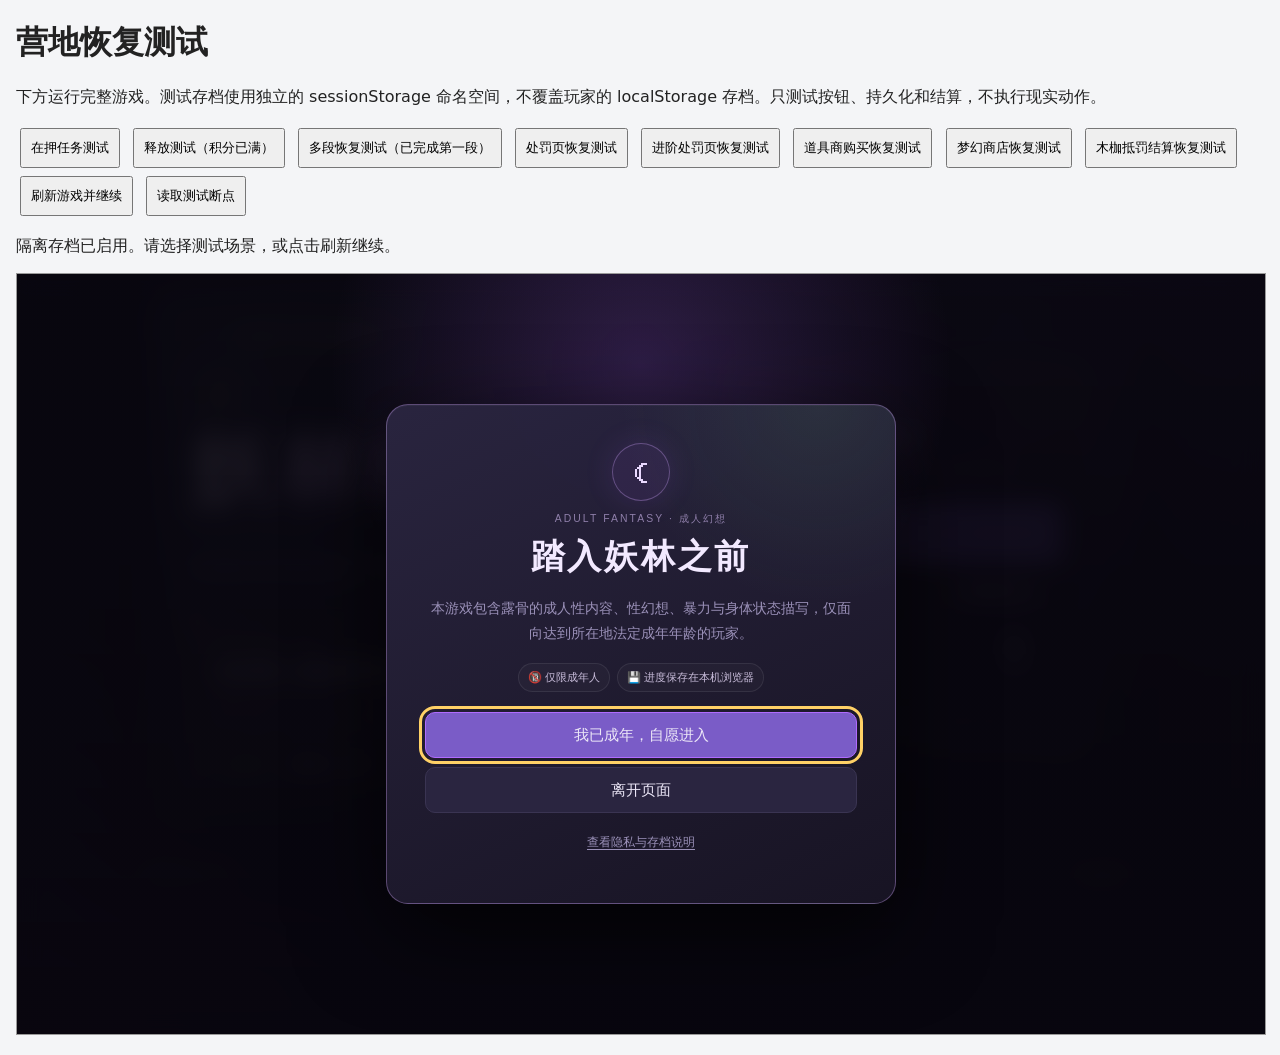
==== tests/recovery-browser.html @ be39ec26 "fix: preserve camp task and shop recovery in v0.5.8" ====
<!doctype html>
<html lang="zh-CN">
<meta charset="utf-8">
<title>营地恢复测试（隔离存档）</title>
<style>body{font:16px system-ui;margin:16px;background:#f4f5f7;color:#222}button{margin:4px;padding:9px}iframe{width:100%;height:760px;border:1px solid #999}pre{white-space:pre-wrap}</style>
<h1>营地恢复测试</h1>
<p>下方运行完整游戏。测试存档使用独立的 sessionStorage 命名空间，不覆盖玩家的 localStorage 存档。只测试按钮、持久化和结算，不执行现实动作。</p>
<button data-case="prison">在押任务测试</button>
<button data-case="release">释放测试（积分已满）</button>
<button data-case="segments">多段恢复测试（已完成第一段）</button>
<button data-case="punishment">处罚页恢复测试</button>
<button data-case="advanced">进阶处罚页恢复测试</button>
<button data-case="shop">道具商购买恢复测试</button>
<button data-case="dream">梦幻商店恢复测试</button>
<button data-case="pillory-fine">木枷抵罚结算恢复测试</button>
<button id="reload">刷新游戏并继续</button>
<button id="inspect">读取测试断点</button>
<pre id="report">正在加载完整游戏…</pre>
<iframe id="game" src="../index.html"></iframe>
<script>
const frame = document.getElementById('game')
const report = document.getElementById('report')
const prefix = 'camp-recovery-fixture:'
const isolatedStorage = {
  getItem: key => sessionStorage.getItem(prefix + key),
  setItem: (key, value) => sessionStorage.setItem(prefix + key, value),
  removeItem: key => sessionStorage.removeItem(prefix + key),
}
function inspect () {
  const state = frame.contentWindow.State.get()
  report.textContent = JSON.stringify(state ? {
    phase: state.phase, inPrison: state._inPrison, points: state._prisonPoints,
    pending: state._prisonPending, shop: state._activeShopRaw,
  } : { ready: true }, null, 2)
}
frame.addEventListener('load', () => {
  Object.defineProperty(frame.contentWindow, 'localStorage', { configurable: true, value: isolatedStorage })
  report.textContent = '隔离存档已启用。请选择测试场景，或点击刷新继续。'
})
document.querySelectorAll('[data-case]').forEach(button => button.onclick = () => {
  const w = frame.contentWindow
  const state = w.State.init('normal')
  state.playerName = '恢复测试'
  state.gender = 'male'
  state.phase = 'camp'
  state.position = { x: 13, y: 9 }
  state._wrongCommissionStage = 1
  state._inPrison = true
  state._prisonCharge = '测试'
  state._prisonChastity = false
  state._prisonPoints = button.dataset.case === 'release' ? 300 : 0
  if (button.dataset.case === 'prison') state._prisonPending = { mode: 'task', tier: 'basic', roll: 2, stepIndex: 0 }
  if (button.dataset.case === 'segments') {
    state._prisonPoints = 300
    state._prisonEscapePenalty = 100
    state._prisonPending = { mode: 'task', tier: 'adv', roll: 2, stepIndex: 1, restPending: false }
  }
  if (button.dataset.case === 'punishment') state._prisonPending = { mode: 'punishment', roll: 0 }
  if (button.dataset.case === 'advanced') state._prisonPending = { mode: 'adv-punishment', roll: 0 }
  if (['shop', 'dream'].includes(button.dataset.case)) {
    state._inPrison = false
    state.phase = 'shop'
    state.gold = 1000
    state._shopReturnToCamp = true
    state._activeShopRaw = button.dataset.case === 'dream' ? 'dream' : '道具商'
    state._dreamShopCategory = 'tools'
  }
  if (button.dataset.case === 'pillory-fine') {
    state._inPrison = false
    state._pillory = { source: 'fine', stage: 'settle', poseId: 'classic', duration: 30, reward: 0, event: null, results: [] }
    state._campReturnPos = { x: 12, y: 9 }
  }
  w.State.save()
  frame.src = '../index.html'
})
document.getElementById('reload').onclick = () => { frame.src = '../index.html' }
document.getElementById('inspect').onclick = inspect
</script>
</html>
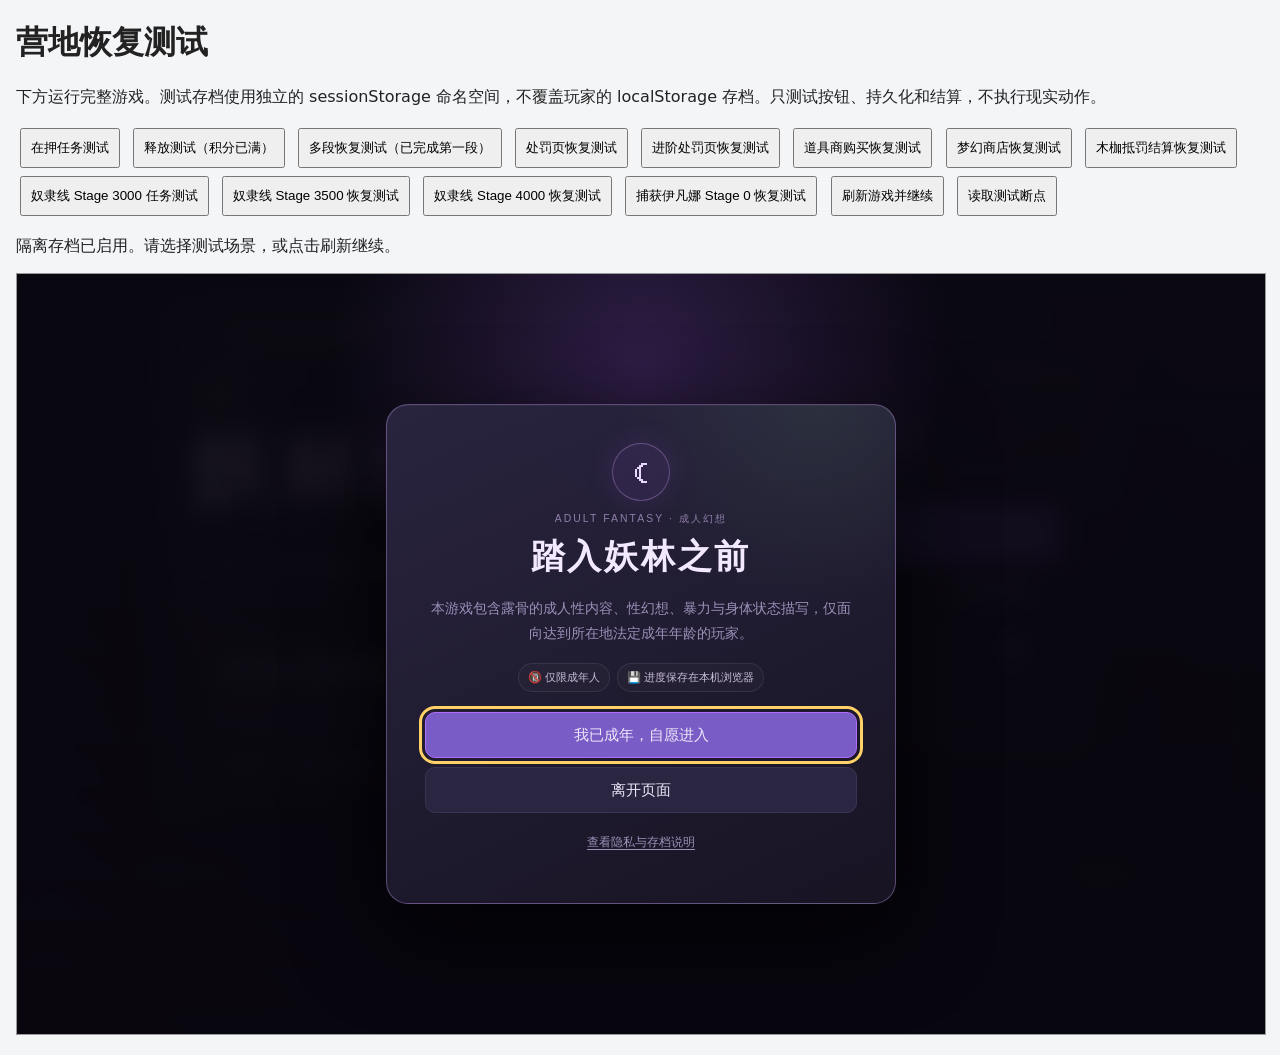
==== commit 78da4aff: "release: v0.5.9 奴隶线派克首次评估" ====
--- a/tests/recovery-browser.html
+++ b/tests/recovery-browser.html
@@ -13,6 +13,10 @@
 <button data-case="shop">道具商购买恢复测试</button>
 <button data-case="dream">梦幻商店恢复测试</button>
 <button data-case="pillory-fine">木枷抵罚结算恢复测试</button>
+<button data-case="m-stage-3000">奴隶线 Stage 3000 任务测试</button>
+<button data-case="m-stage-3500">奴隶线 Stage 3500 恢复测试</button>
+<button data-case="m-stage-4000">奴隶线 Stage 4000 恢复测试</button>
+<button data-case="catching-ivana-0">捕获伊凡娜 Stage 0 恢复测试</button>
 <button id="reload">刷新游戏并继续</button>
 <button id="inspect">读取测试断点</button>
 <pre id="report">正在加载完整游戏…</pre>
@@ -31,6 +35,8 @@
   report.textContent = JSON.stringify(state ? {
     phase: state.phase, inPrison: state._inPrison, points: state._prisonPoints,
     pending: state._prisonPending, shop: state._activeShopRaw,
+    mChapterStage: state._pMChapterStage, mChapterCompleted: state._pMChapterCompleted,
+    catchingIvana: state._pCatchingIvana,
   } : { ready: true }, null, 2)
 }
 frame.addEventListener('load', () => {
@@ -70,6 +76,53 @@
     state._pillory = { source: 'fine', stage: 'settle', poseId: 'classic', duration: 30, reward: 0, event: null, results: [] }
     state._campReturnPos = { x: 12, y: 9 }
   }
+  if (['m-stage-3000', 'm-stage-3500', 'm-stage-4000'].includes(button.dataset.case)) {
+    const stage = button.dataset.case === 'm-stage-3000' ? 3000 : button.dataset.case === 'm-stage-3500' ? 3500 : 4000
+    state._inPrison = false
+    state._wrongCommissionStage = 10
+    state._pRole = 'slave'
+    state._pMainlineStage = 2
+    state._pChapterOneLocked = true
+    state._pMChapterStage = stage
+    state._pMChapterStep = 0
+    state._pMChapterBranch = 'novice'
+    state._pMConfiscated = true
+    state._pMChapterCompleted = false
+    state._pMFirstAudience = {
+      version: 1,
+      page: stage === 3000 ? 'arrival' : stage === 3500 ? 'assessment-question' : 'command-choice',
+      arrivalResponse: 'obey', identityResponse: 'accept',
+      assessmentVariant: stage === 4000 ? 'novice' : null,
+      assessmentViewed: stage === 4000,
+      commandReasonAsked: false, commandObjected: false,
+      commandPunishmentCompleted: false,
+      removedGear: [], commandConfirmed: false,
+    }
+    if (stage === 3000) {
+      state._pMEscortMode = 'solo'
+      state._restraints.mouth = {
+        id: 'leather_gag', slot: 'mouth', locked: true, lockType: 'story',
+        source: 'p_m_intake', difficulty: 5,
+      }
+    }
+    if (stage === 4000) {
+      state._restraints.eyes = {
+        id: 'blindfold', slot: 'eyes', locked: true, lockType: 'story',
+        source: 'p_m_intake', difficulty: 5,
+      }
+    }
+  }
+  if (button.dataset.case === 'catching-ivana-0') {
+    state._inPrison = false
+    state._wrongCommissionStage = 10
+    state._pRole = 'slave'
+    state._pMainlineStage = 6
+    state._pChapterOneLocked = true
+    state._pMChapterStage = 9500
+    state._pMChapterStep = 0
+    state._pMChapterCompleted = true
+    state._pCatchingIvana = { version: 1, stage: 0, page: 'objective', started: true, completed: false }
+  }
   w.State.save()
   frame.src = '../index.html'
 })
